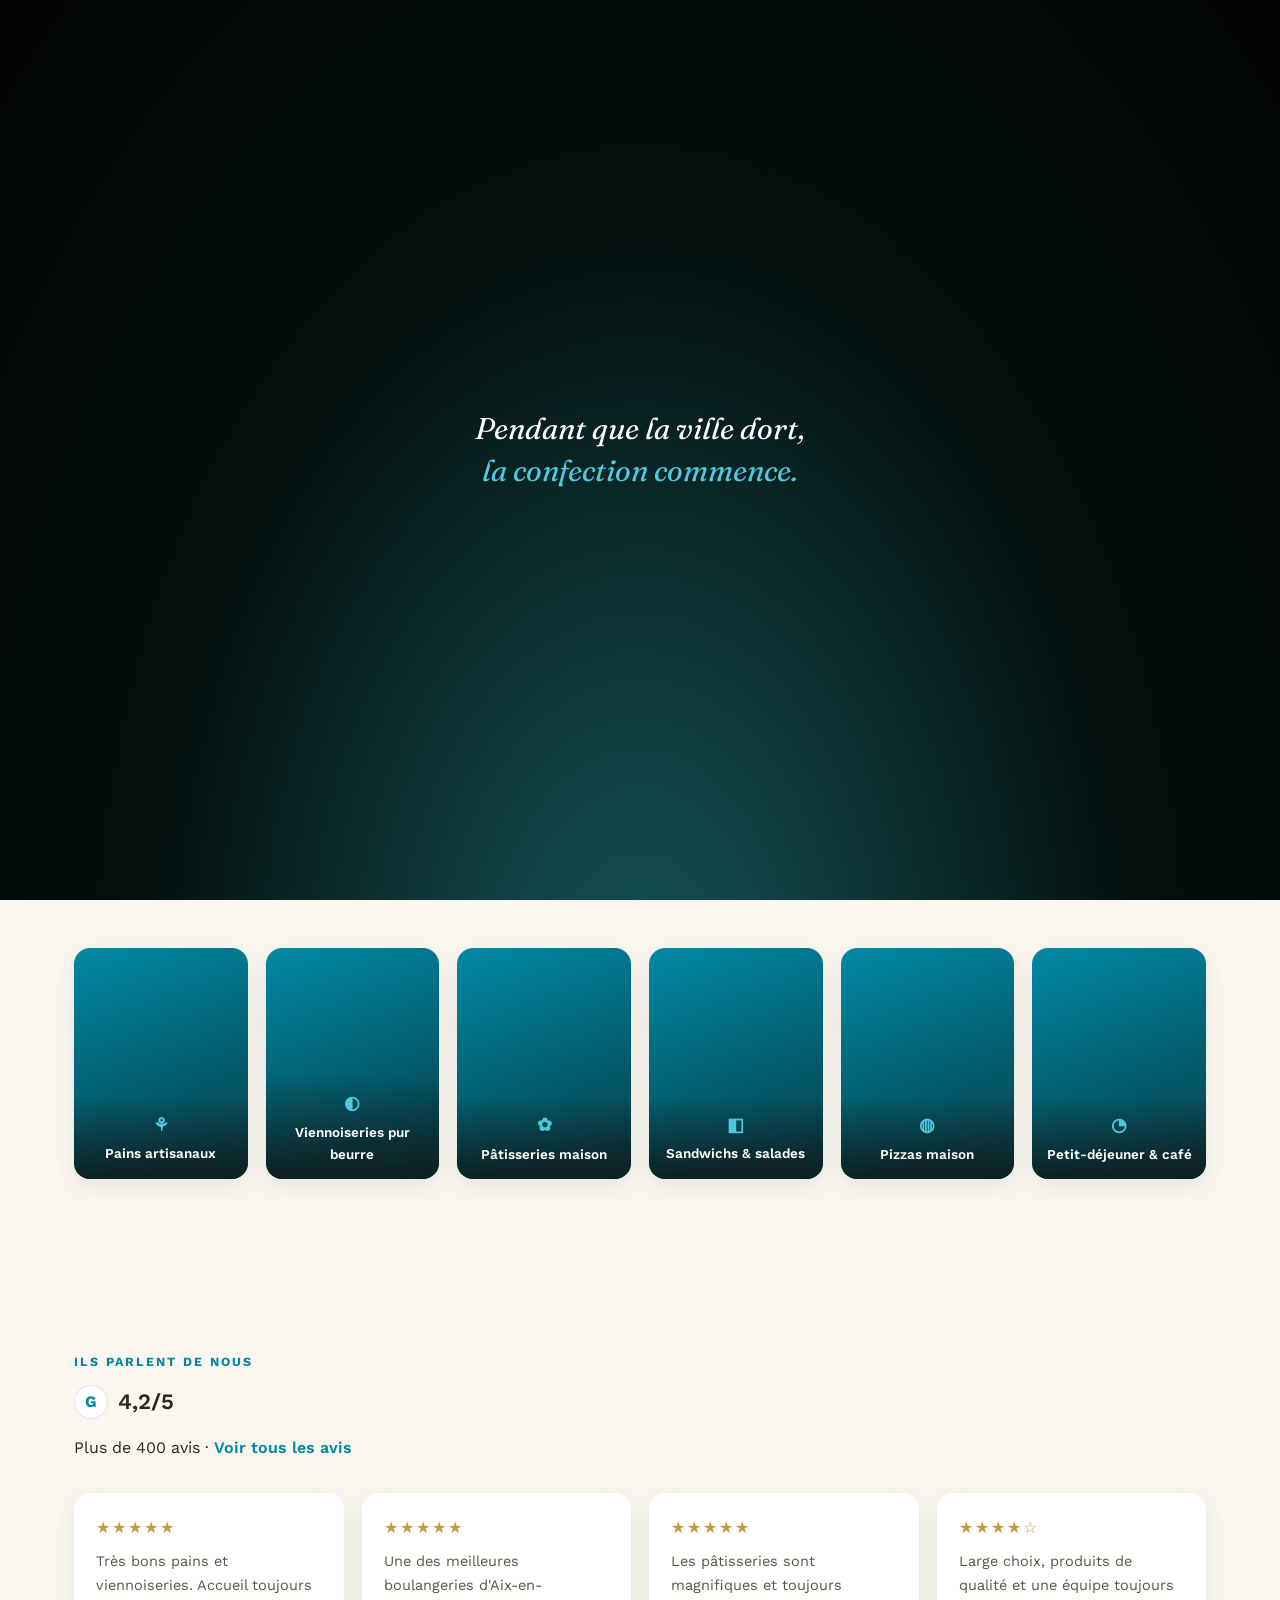
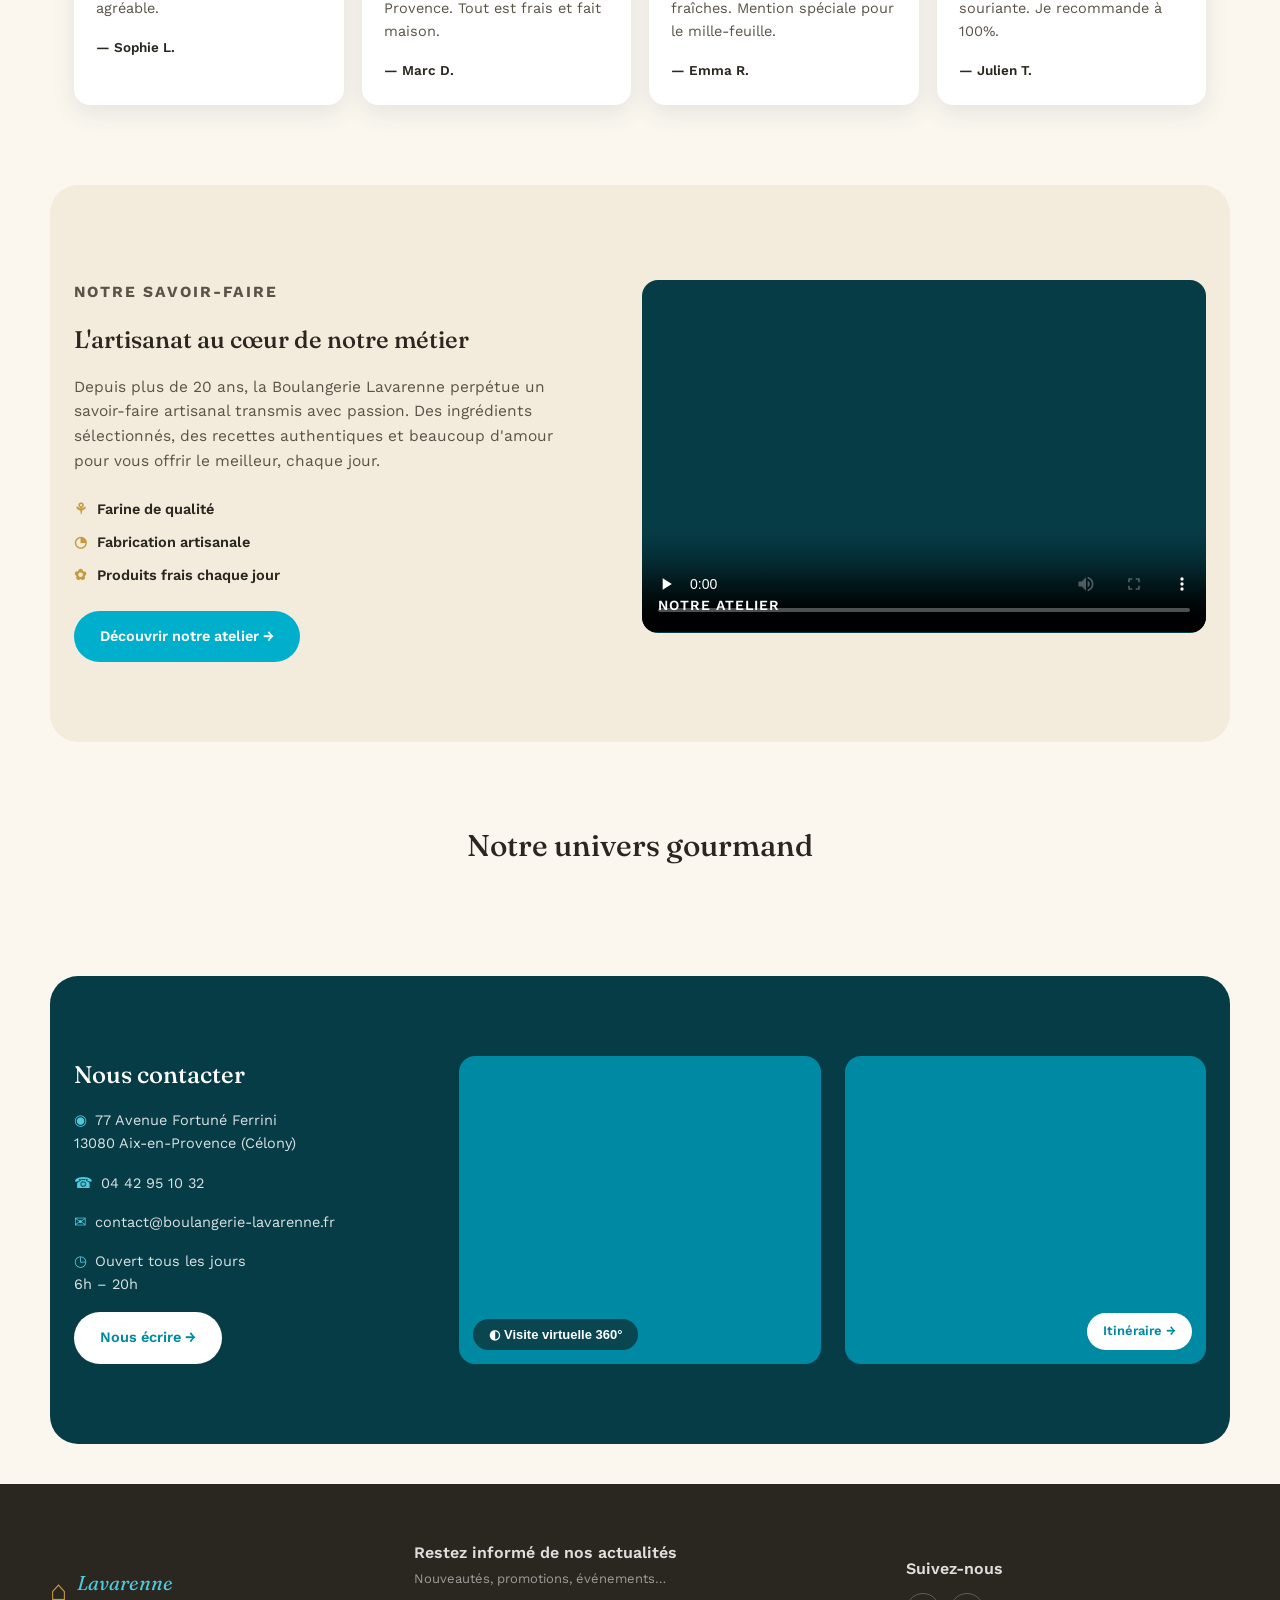
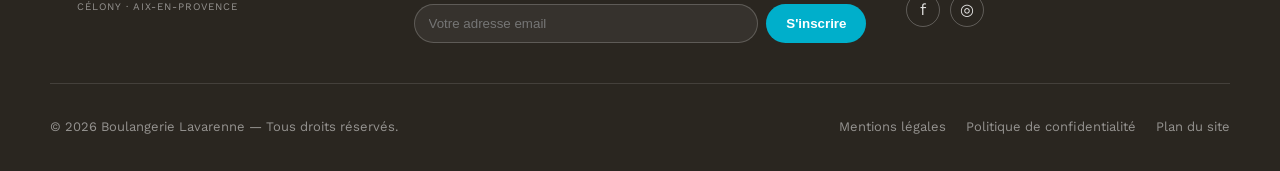
==== index.html @ 1f7eb89f "Add files via upload" ====
<!DOCTYPE html>
<html lang="fr">
<head>
<meta charset="UTF-8">
<meta name="viewport" content="width=device-width, initial-scale=1.0">
<title>Boulangerie Lavarenne — Célony, Aix-en-Provence</title>
<meta name="description" content="Boulangerie Lavarenne à Célony, Aix-en-Provence. Pains artisanaux, viennoiseries pur beurre, pâtisseries maison, sandwichs et pizzas, préparés chaque jour.">
<link rel="preconnect" href="https://fonts.googleapis.com">
<link rel="preconnect" href="https://fonts.gstatic.com" crossorigin>
<link href="https://fonts.googleapis.com/css2?family=Fraunces:ital,opsz,wght@0,9..144,400;0,9..144,500;0,9..144,600;1,9..144,500&family=Work+Sans:wght@400;500;600&display=swap" rel="stylesheet">
<link rel="stylesheet" href="style.css">
</head>
<body>

<!-- ===== ÉCRAN D'INTRODUCTION ===== -->
<div class="intro-splash" id="introSplash" aria-hidden="true">
  <p>Pendant que la ville dort,<br><em>la confection commence.</em></p>
</div>

<!-- ===== BARRE D'INFOS ===== -->
<div class="topbar">
  <div class="topbar-inner">
    <span><i class="icon">◐</i> Pain chaud toute la journée</span>
    <span><i class="icon">◷</i> Ouvert tous les jours 6h – 20h</span>
    <span class="hide-mobile"><i class="icon">▭</i> Grand parking gratuit</span>
  </div>
  <div class="topbar-social">
    <a href="#" aria-label="Facebook">f</a>
    <a href="#" aria-label="Instagram">◎</a>
  </div>
</div>

<!-- ===== EN-TÊTE ===== -->
<header class="site-header" id="site-header">
  <div class="header-inner">
    <a href="index.html" class="logo">
      <span class="logo-wheat">⌂</span>
      <span class="logo-text">
        <span class="logo-eyebrow">Boulangerie</span>
        <span class="logo-name">Lavarenne</span>
        <span class="logo-sub">Célony · Aix-en-Provence</span>
      </span>
    </a>
    <nav class="main-nav">
      <a href="index.html" class="active">Accueil</a>
      <a href="produits.html">Nos produits</a>
      <a href="index.html#maison">La maison</a>
      <a href="index.html#avis">Avis clients</a>
      <a href="index.html#actualites">Actualités</a>
      <a href="index.html#contact">Contact</a>
    </nav>
    <a href="tel:0442951032" class="phone-pill">04 42 95 10 32</a>
    <button class="burger" id="burger" aria-label="Ouvrir le menu">☰</button>
  </div>
</header>

<!-- ===== HERO ===== -->
<section class="hero">
  <div class="hero-media">
    <!-- PHOTO À REMPLACER : gros plan de vos mains façonnant un pain, four ou pétrin en fond -->
    <img src="hero-boulanger.jpg" alt="Le boulanger de Lavarenne façonnant un pain artisanal" onerror="this.style.display='none'">
    <div class="hero-overlay"></div>
  </div>
  <div class="hero-content">
    <p class="eyebrow">Boulangerie artisanale · Célony</p>
    <h1>Le goût de la tradition,<br><em>la passion du savoir-faire.</em></h1>
    <p class="hero-text">Pains artisanaux, viennoiseries dorées, pâtisseries maison et restauration gourmande, préparés chaque jour avec des ingrédients sélectionnés et beaucoup d'amour.</p>
    <div class="hero-actions">
      <a href="produits.html" class="btn btn-primary">Découvrir nos produits →</a>
      <a href="#histoire" class="btn btn-outline">Notre histoire →</a>
    </div>
  </div>
  <div class="hero-scroll" aria-hidden="true">⌄</div>
</section>

<!-- ===== NOS SPÉCIALITÉS ===== -->
<section class="section specialites">
  <h2 class="section-title">Nos spécialités</h2>
  <div class="divider" aria-hidden="true">— ⚘ —</div>
  <div class="specialites-grid">
    <a href="produits.html#pains" class="specialite-card">
      <img src="chat-pains.jpg" alt="Pains artisanaux" onerror="this.parentElement.classList.add('img-fallback')">
      <div class="specialite-label"><span class="icon">⚘</span>Pains artisanaux</div>
    </a>
    <a href="produits.html#viennoiseries" class="specialite-card">
      <img src="cat-viennoiseries.jpg" alt="Viennoiseries pur beurre" onerror="this.parentElement.classList.add('img-fallback')">
      <div class="specialite-label"><span class="icon">◐</span>Viennoiseries pur beurre</div>
    </a>
    <a href="produits.html#patisseries" class="specialite-card">
      <img src="cat-patisseries.jpg" alt="Pâtisseries maison" onerror="this.parentElement.classList.add('img-fallback')">
      <div class="specialite-label"><span class="icon">✿</span>Pâtisseries maison</div>
    </a>
    <a href="produits.html#sandwichs" class="specialite-card">
      <img src="cat-sandwichs.jpg" alt="Sandwichs et salades" onerror="this.parentElement.classList.add('img-fallback')">
      <div class="specialite-label"><span class="icon">◧</span>Sandwichs &amp; salades</div>
    </a>
    <a href="produits.html#pizzas" class="specialite-card">
      <img src="cat-pizzas.jpg" alt="Pizzas maison" onerror="this.parentElement.classList.add('img-fallback')">
      <div class="specialite-label"><span class="icon">◍</span>Pizzas maison</div>
    </a>
    <a href="produits.html#petitdejeuner" class="specialite-card">
      <img src="cat-petitdej.jpg" alt="Petit-déjeuner et café" onerror="this.parentElement.classList.add('img-fallback')">
      <div class="specialite-label"><span class="icon">◔</span>Petit-déjeuner &amp; café</div>
    </a>
  </div>
</section>

<!-- ===== AVIS CLIENTS ===== -->
<section class="section avis" id="avis">
  <div class="avis-header">
    <div>
      <p class="eyebrow">Ils parlent de nous</p>
      <div class="google-score">
        <span class="google-g">G</span>
        <span class="score">4,2/5</span>
      </div>
      <p class="avis-count">Plus de 400 avis · <a href="#">Voir tous les avis</a></p>
    </div>
  </div>
  <div class="avis-grid">
    <blockquote class="avis-card">
      <div class="stars">★★★★★</div>
      <p>Très bons pains et viennoiseries. Accueil toujours agréable.</p>
      <cite>— Sophie L.</cite>
    </blockquote>
    <blockquote class="avis-card">
      <div class="stars">★★★★★</div>
      <p>Une des meilleures boulangeries d'Aix-en-Provence. Tout est frais et fait maison.</p>
      <cite>— Marc D.</cite>
    </blockquote>
    <blockquote class="avis-card">
      <div class="stars">★★★★★</div>
      <p>Les pâtisseries sont magnifiques et toujours fraîches. Mention spéciale pour le mille-feuille.</p>
      <cite>— Emma R.</cite>
    </blockquote>
    <blockquote class="avis-card">
      <div class="stars">★★★★☆</div>
      <p>Large choix, produits de qualité et une équipe toujours souriante. Je recommande à 100%.</p>
      <cite>— Julien T.</cite>
    </blockquote>
  </div>
</section>

<!-- ===== NOTRE SAVOIR-FAIRE ===== -->
<section class="section savoir-faire" id="histoire">
  <div class="savoir-faire-grid">
    <div class="savoir-faire-text">
      <p class="eyebrow">Notre savoir-faire</p>
      <h2>L'artisanat au cœur de notre métier</h2>
      <p>Depuis plus de 20 ans, la Boulangerie Lavarenne perpétue un savoir-faire artisanal transmis avec passion. Des ingrédients sélectionnés, des recettes authentiques et beaucoup d'amour pour vous offrir le meilleur, chaque jour.</p>
      <ul class="valeurs-list">
        <li><span class="icon">⚘</span>Farine de qualité</li>
        <li><span class="icon">◔</span>Fabrication artisanale</li>
        <li><span class="icon">✿</span>Produits frais chaque jour</li>
      </ul>
      <a href="produits.html" class="btn btn-primary">Découvrir notre atelier →</a>
    </div>
    <div class="savoir-faire-media">
      <div class="video-block">
        <video controls poster="atelier-vidéo-couverture.jpg" preload="none">
          <source src="atelier-vidéo.mp4" type="video/mp4">
        </video>
        <span class="video-caption">Notre atelier</span>
      </div>
      <div class="mini-gallery">
        <img src="gallery-1.jpg" alt="Croissants sortis du four" onerror="this.parentElement.style.display='none'">
        <img src="gallery-2.jpg" alt="Fraisier maison" onerror="this.parentElement.style.display='none'">
        <img src="gallery-3.jpg" alt="Façonnage de la pâte" onerror="this.parentElement.style.display='none'">
      </div>
    </div>
  </div>
</section>

<!-- ===== NOTRE UNIVERS GOURMAND ===== -->
<section class="section univers" id="maison">
  <h2 class="section-title">Notre univers gourmand</h2>
  <div class="univers-strip">
    <img src="Univers-1.jpg" alt="Vitrine de pains artisanaux" onerror="this.style.display='none'">
    <img src="Univers-2.jpg" alt="Vitrine de pains artisanaux" onerror="this.style.display='none'">
    <img src="Univers-3.jpg" alt="Vitrine de pains artisanaux" onerror="this.style.display='none'">
    <img src="chat-pains.jpg" alt="Pains artisanaux Lavarenne" onerror="this.style.display='none'">
  </div>
</section>

<!-- ===== CONTACT ===== -->
<section class="section contact" id="contact">
  <div class="contact-grid">
    <div class="contact-info">
      <h2>Nous contacter</h2>
      <p><span class="icon">◉</span>77 Avenue Fortuné Ferrini<br>13080 Aix-en-Provence (Célony)</p>
      <p><span class="icon">☎</span><a href="tel:0442951032">04 42 95 10 32</a></p>
      <p><span class="icon">✉</span><a href="mailto:contact@boulangerie-lavarenne.fr">contact@boulangerie-lavarenne.fr</a></p>
      <p><span class="icon">◷</span>Ouvert tous les jours<br>6h – 20h</p>
      <a href="mailto:contact@boulangerie-lavarenne.fr" class="btn btn-light">Nous écrire →</a>
    </div>
    <div class="contact-photo">
      <!-- PHOTO À REMPLACER : façade de la boutique -->
      <img src="facade.jpg" alt="Façade de la Boulangerie Lavarenne" onerror="this.style.display='none'">
      <button class="visite-btn">◐ Visite virtuelle 360°</button>
    </div>
    <div class="contact-map">
      <iframe title="Carte Boulangerie Lavarenne" src="https://www.google.com/maps?q=43.5097897,5.4416153&z=16&output=embed" loading="lazy" referrerpolicy="no-referrer-when-downgrade"></iframe>
      <a class="itineraire-btn" href="https://www.google.com/maps/dir/?api=1&destination=43.5097897,5.4416153" target="_blank" rel="noopener">Itinéraire →</a>
    </div>
  </div>
</section>

<!-- ===== PIED DE PAGE ===== -->
<footer class="site-footer">
  <div class="footer-inner">
    <div class="footer-brand">
      <span class="logo-wheat">⌂</span>
      <div>
        <div class="logo-name">Lavarenne</div>
        <div class="logo-sub">Célony · Aix-en-Provence</div>
      </div>
    </div>
    <form class="newsletter" onsubmit="return false;">
      <p>Restez informé de nos actualités</p>
      <p class="footer-fine">Nouveautés, promotions, événements…</p>
      <div class="newsletter-row">
        <input type="email" placeholder="Votre adresse email" required>
        <button type="submit">S'inscrire</button>
      </div>
    </form>
    <div class="footer-social">
      <p>Suivez-nous</p>
      <div class="social-icons">
        <a href="#" aria-label="Facebook">f</a>
        <a href="#" aria-label="Instagram">◎</a>
      </div>
    </div>
  </div>
  <div class="footer-bottom">
    <p>© 2026 Boulangerie Lavarenne — Tous droits réservés.</p>
    <div class="footer-links">
      <a href="#">Mentions légales</a>
      <a href="#">Politique de confidentialité</a>
      <a href="#">Plan du site</a>
    </div>
  </div>
</footer>

<script src="script.js"></script>
</body>
</html>
---- style.css ----
/* ===== TOKENS ===== */
:root{
  --turquoise-900:#063C46;
  --turquoise-700:#0089A3;
  --turquoise-600:#00AFCB;
  --turquoise-400:#4FC9DE;
  --turquoise-100:#D6F3F7;
  --cream-50:#FBF7EF;
  --cream-100:#F3EBDB;
  --charcoal:#2A2620;
  --charcoal-soft:#5A5348;
  --gold:#C79A3E;
  --white:#FFFFFF;
  --radius-sm:8px;
  --radius-md:16px;
  --radius-lg:28px;
  --font-display:'Fraunces', serif;
  --font-body:'Work Sans', sans-serif;
  --shadow-card:0 8px 24px rgba(15,58,64,0.10);
  --max-width:1180px;
}

*{box-sizing:border-box;}
html{scroll-behavior:smooth;}
body.intro-active{overflow:hidden;}

/* ===== ÉCRAN D'INTRODUCTION ===== */
.intro-splash{
  position:fixed;inset:0;z-index:300;
  background:radial-gradient(ellipse at 50% 120%, #04100E 0%, #000000 65%);
  display:flex;align-items:center;justify-content:center;
  transition:opacity 1.1s ease;
  animation:intro-dawn 4.5s ease forwards;
}
@keyframes intro-dawn{
  0%{background:radial-gradient(ellipse at 50% 130%, #060606 0%, #000000 60%);}
  55%{background:radial-gradient(ellipse at 50% 120%, #0A2A2C 0%, #010403 65%);}
  100%{background:radial-gradient(ellipse at 50% 110%, #1B6B73 -20%, #04100E 55%, #010302 100%);}
}
.intro-splash.intro-lighten{background:radial-gradient(ellipse at 50% 110%, #1B6B73 -20%, #04100E 55%, #010302 100%);}
.intro-splash.intro-hide{opacity:0;pointer-events:none;}
.intro-splash p{
  margin:0;padding:0 28px;text-align:center;color:var(--white);
  font-family:var(--font-display);font-style:italic;
  font-size:clamp(20px,4vw,30px);line-height:1.4;
  opacity:0;transition:opacity 1.6s ease, transform 1.6s ease;
  transform:translateY(10px);
}
.intro-splash p.show{opacity:1;transform:translateY(0);}
.intro-splash p em{color:var(--turquoise-400);font-style:italic;}
body{
  margin:0;
  font-family:var(--font-body);
  color:var(--charcoal);
  background:var(--cream-50);
  line-height:1.6;
}
img{max-width:100%;display:block;}
a{color:inherit;text-decoration:none;}
h1,h2,h3{font-family:var(--font-display);font-weight:500;margin:0 0 0.6em;color:var(--charcoal);}
.icon{font-style:normal;}

/* ===== TOPBAR ===== */
.topbar{
  background:var(--turquoise-900);
  color:var(--turquoise-100);
  font-size:13px;
  display:flex;
  justify-content:space-between;
  align-items:center;
  padding:8px 24px;
}
.topbar-inner{display:flex;gap:28px;flex-wrap:wrap;}
.topbar-social{display:flex;gap:14px;}
.topbar-social a{width:24px;height:24px;border-radius:50%;border:1px solid var(--turquoise-400);display:flex;align-items:center;justify-content:center;font-size:12px;}
@media(max-width:720px){ .hide-mobile{display:none;} .topbar-inner{gap:16px;} }

/* ===== HEADER ===== */
.site-header{
  background:var(--white);
  border-bottom:1px solid rgba(15,58,64,0.08);
  position:sticky;
  top:0;
  z-index:50;
}
.header-inner{
  max-width:var(--max-width);
  margin:0 auto;
  padding:14px 24px;
  display:flex;
  align-items:center;
  gap:32px;
}
.logo{display:flex;align-items:center;gap:10px;margin-right:auto;}
.logo-wheat{font-size:28px;color:var(--gold);}
.logo-text{display:flex;flex-direction:column;line-height:1.15;}
.logo-eyebrow{font-size:11px;letter-spacing:1.5px;text-transform:uppercase;color:var(--charcoal-soft);}
.logo-name{font-family:var(--font-display);font-size:24px;color:var(--turquoise-700);font-style:italic;}
.logo-sub{font-size:10px;letter-spacing:1px;text-transform:uppercase;color:var(--charcoal-soft);}
.main-nav{display:flex;gap:26px;font-size:14.5px;font-weight:500;}
.main-nav a{padding:6px 0;border-bottom:2px solid transparent;}
.main-nav a:hover,.main-nav a.active{color:var(--turquoise-700);border-color:var(--turquoise-700);}
.phone-pill{background:var(--turquoise-700);color:var(--white);padding:10px 20px;border-radius:999px;font-weight:500;font-size:14px;white-space:nowrap;}
.phone-pill:hover{background:var(--turquoise-900);}
.burger{display:none;background:none;border:none;font-size:22px;cursor:pointer;}
@media(max-width:900px){
  .main-nav{display:none;}
  .burger{display:block;}
}

/* ===== HERO ===== */
.hero{position:relative;min-height:620px;display:flex;align-items:center;overflow:hidden;color:var(--white);}
.hero-media{position:absolute;inset:0;background:var(--turquoise-900);}
.hero-media img{width:100%;height:100%;object-fit:cover;opacity:0.85;}
.hero-overlay{position:absolute;inset:0;background:linear-gradient(90deg, rgba(15,25,25,0.82) 0%, rgba(15,25,25,0.55) 45%, rgba(15,25,25,0.25) 100%);}
.hero-content{position:relative;max-width:var(--max-width);margin:0 auto;padding:80px 24px;width:100%;}
.hero .eyebrow{color:var(--turquoise-100);text-transform:uppercase;letter-spacing:2px;font-size:13px;font-weight:600;margin-bottom:14px;}
.hero h1{font-size:46px;line-height:1.15;max-width:640px;margin-bottom:20px;color:var(--white);}
.hero h1 em{color:var(--turquoise-400);font-style:italic;}
.hero-text{max-width:480px;font-size:16px;color:rgba(255,255,255,0.85);margin-bottom:32px;}
.hero-actions{display:flex;gap:16px;flex-wrap:wrap;}
.btn{display:inline-flex;align-items:center;gap:8px;padding:14px 26px;border-radius:999px;font-weight:600;font-size:14.5px;transition:transform .15s ease, background .15s ease;}
.btn:hover{transform:translateY(-1px);}
.btn-primary{background:var(--turquoise-600);color:var(--white);}
.btn-primary:hover{background:var(--turquoise-700);}
.btn-outline{border:1.5px solid rgba(255,255,255,0.6);color:var(--white);}
.btn-outline:hover{background:rgba(255,255,255,0.12);}
.btn-light{background:var(--white);color:var(--turquoise-700);}
.hero-scroll{position:absolute;bottom:22px;left:50%;transform:translateX(-50%);font-size:22px;color:rgba(255,255,255,0.7);animation:bounce 2s infinite;}
@keyframes bounce{0%,100%{transform:translate(-50%,0);}50%{transform:translate(-50%,8px);}}
@media(max-width:720px){ .hero h1{font-size:32px;} .hero-content{padding:60px 20px;} }

/* ===== SECTIONS GÉNÉRIQUES ===== */
.section{padding:80px 24px;max-width:var(--max-width);margin:0 auto;}
.section-title{text-align:center;font-size:30px;}
.divider{text-align:center;color:var(--gold);letter-spacing:4px;margin-bottom:40px;font-size:13px;}

/* ===== SPÉCIALITÉS ===== */
.specialites-grid{display:grid;grid-template-columns:repeat(6,1fr);gap:18px;}
.specialite-card{position:relative;border-radius:var(--radius-md);overflow:hidden;aspect-ratio:3/4;box-shadow:var(--shadow-card);background:var(--turquoise-900);}
.specialite-card img{width:100%;height:100%;object-fit:cover;transition:transform .4s ease;}
.specialite-card:hover img{transform:scale(1.06);}
.specialite-card.img-fallback{background:linear-gradient(160deg,var(--turquoise-700),var(--turquoise-900));}
.specialite-card.img-fallback img{display:none;}
.specialite-label{position:absolute;left:0;right:0;bottom:0;padding:14px 10px;background:linear-gradient(0deg, rgba(15,25,25,0.85), transparent);color:var(--white);font-size:13.5px;font-weight:600;display:flex;flex-direction:column;align-items:center;gap:4px;text-align:center;}
.specialite-label .icon{font-size:18px;color:var(--turquoise-400);}
@media(max-width:900px){ .specialites-grid{grid-template-columns:repeat(3,1fr);} }
@media(max-width:520px){ .specialites-grid{grid-template-columns:repeat(2,1fr);} }

/* ===== AVIS ===== */
.avis-header{margin-bottom:32px;}
.google-score{display:flex;align-items:center;gap:10px;margin:8px 0;}
.google-g{width:34px;height:34px;border-radius:50%;background:var(--white);border:1px solid rgba(0,0,0,0.1);display:flex;align-items:center;justify-content:center;font-weight:700;color:var(--turquoise-700);}
.score{font-size:22px;font-weight:600;}
.avis-count a{color:var(--turquoise-700);font-weight:600;}
.avis-grid{display:grid;grid-template-columns:repeat(4,1fr);gap:18px;}
.avis-card{background:var(--white);border-radius:var(--radius-md);padding:22px;box-shadow:var(--shadow-card);margin:0;}
.avis-card .stars{color:var(--gold);letter-spacing:2px;margin-bottom:10px;}
.avis-card p{font-size:14.5px;color:var(--charcoal-soft);margin:0 0 14px;}
.avis-card cite{font-style:normal;font-weight:600;font-size:13.5px;}
@media(max-width:900px){ .avis-grid{grid-template-columns:repeat(2,1fr);} }
@media(max-width:560px){ .avis-grid{grid-template-columns:1fr;} }

/* ===== SAVOIR-FAIRE ===== */
.savoir-faire{background:var(--cream-100);border-radius:var(--radius-lg);}
.savoir-faire-grid{display:grid;grid-template-columns:1fr 1.1fr;gap:56px;align-items:center;}
.savoir-faire-text p{color:var(--charcoal-soft);font-size:15.5px;}
.eyebrow{color:var(--turquoise-700);text-transform:uppercase;letter-spacing:2px;font-size:12.5px;font-weight:700;}
.valeurs-list{list-style:none;padding:0;margin:24px 0;display:flex;flex-direction:column;gap:10px;font-weight:600;font-size:14.5px;}
.valeurs-list .icon{color:var(--gold);margin-right:10px;}
.video-block{position:relative;border-radius:var(--radius-md);overflow:hidden;aspect-ratio:16/10;background:var(--turquoise-900);margin-bottom:14px;}
.video-block img{width:100%;height:100%;object-fit:cover;opacity:0.75;}
.video-block video{width:100%;height:100%;object-fit:cover;display:block;background:var(--turquoise-900);}
.play-btn{position:absolute;top:50%;left:50%;transform:translate(-50%,-50%);width:64px;height:64px;border-radius:50%;background:var(--white);border:none;font-size:22px;color:var(--turquoise-700);cursor:pointer;box-shadow:0 8px 20px rgba(0,0,0,0.25);}
.video-caption{position:absolute;bottom:16px;left:16px;color:var(--white);font-weight:600;font-size:14px;text-transform:uppercase;letter-spacing:1px;}
.mini-gallery{display:grid;grid-template-columns:repeat(3,1fr);gap:10px;}
.mini-gallery img{border-radius:var(--radius-sm);aspect-ratio:1/1;object-fit:cover;}
@media(max-width:900px){ .savoir-faire-grid{grid-template-columns:1fr;} }

/* ===== UNIVERS ===== */
.univers-strip{display:grid;grid-auto-flow:column;grid-auto-columns:180px;gap:12px;overflow-x:auto;padding-bottom:8px;}
.univers-strip img{border-radius:var(--radius-sm);height:180px;object-fit:cover;}

/* ===== CONTACT ===== */
.contact{background:var(--turquoise-900);border-radius:var(--radius-lg);color:var(--white);margin-bottom:40px;}
.contact-grid{display:grid;grid-template-columns:1fr 1fr 1fr;gap:24px;}
.contact-info h2{color:var(--white);}
.contact-info p{margin:0 0 16px;font-size:14.5px;color:rgba(255,255,255,0.85);}
.contact-info .icon{color:var(--turquoise-400);margin-right:8px;}
.contact-photo,.contact-map{position:relative;border-radius:var(--radius-md);overflow:hidden;min-height:220px;background:var(--turquoise-700);}
.contact-photo img{width:100%;height:100%;object-fit:cover;}
.visite-btn{position:absolute;bottom:14px;left:14px;background:rgba(15,25,25,0.6);color:var(--white);border:none;padding:8px 16px;border-radius:999px;font-size:13px;font-weight:600;cursor:pointer;}
.contact-map iframe{width:100%;height:220px;border:0;filter:grayscale(0.1);}
.itineraire-btn{position:absolute;bottom:14px;right:14px;background:var(--white);color:var(--turquoise-700);padding:8px 16px;border-radius:999px;font-size:13px;font-weight:600;}
@media(max-width:900px){ .contact-grid{grid-template-columns:1fr;} }

/* ===== FOOTER ===== */
.site-footer{background:var(--charcoal);color:rgba(255,255,255,0.85);padding:56px 24px 0;}
.footer-inner{max-width:var(--max-width);margin:0 auto;display:grid;grid-template-columns:1fr 1.4fr 1fr;gap:40px;padding-bottom:40px;border-bottom:1px solid rgba(255,255,255,0.12);}
.footer-brand{display:flex;align-items:center;gap:10px;}
.footer-brand .logo-name{color:var(--turquoise-400);font-family:var(--font-display);font-style:italic;font-size:20px;}
.footer-brand .logo-sub{font-size:10px;letter-spacing:1px;text-transform:uppercase;color:rgba(255,255,255,0.5);}
.newsletter p{margin:0 0 4px;font-weight:600;}
.footer-fine{font-size:13px;color:rgba(255,255,255,0.55)!important;font-weight:400!important;margin-bottom:14px!important;}
.newsletter-row{display:flex;gap:8px;}
.newsletter-row input{flex:1;padding:11px 14px;border-radius:999px;border:1px solid rgba(255,255,255,0.2);background:rgba(255,255,255,0.06);color:var(--white);}
.newsletter-row button{background:var(--turquoise-600);color:var(--white);border:none;padding:11px 20px;border-radius:999px;font-weight:600;cursor:pointer;}
.footer-social p{font-weight:600;margin-bottom:12px;}
.social-icons{display:flex;gap:10px;}
.social-icons a{width:34px;height:34px;border-radius:50%;border:1px solid rgba(255,255,255,0.25);display:flex;align-items:center;justify-content:center;}
.footer-bottom{max-width:var(--max-width);margin:0 auto;display:flex;justify-content:space-between;align-items:center;padding:20px 0;font-size:13px;color:rgba(255,255,255,0.5);flex-wrap:wrap;gap:10px;}
.footer-links{display:flex;gap:20px;}
@media(max-width:900px){ .footer-inner{grid-template-columns:1fr;} }
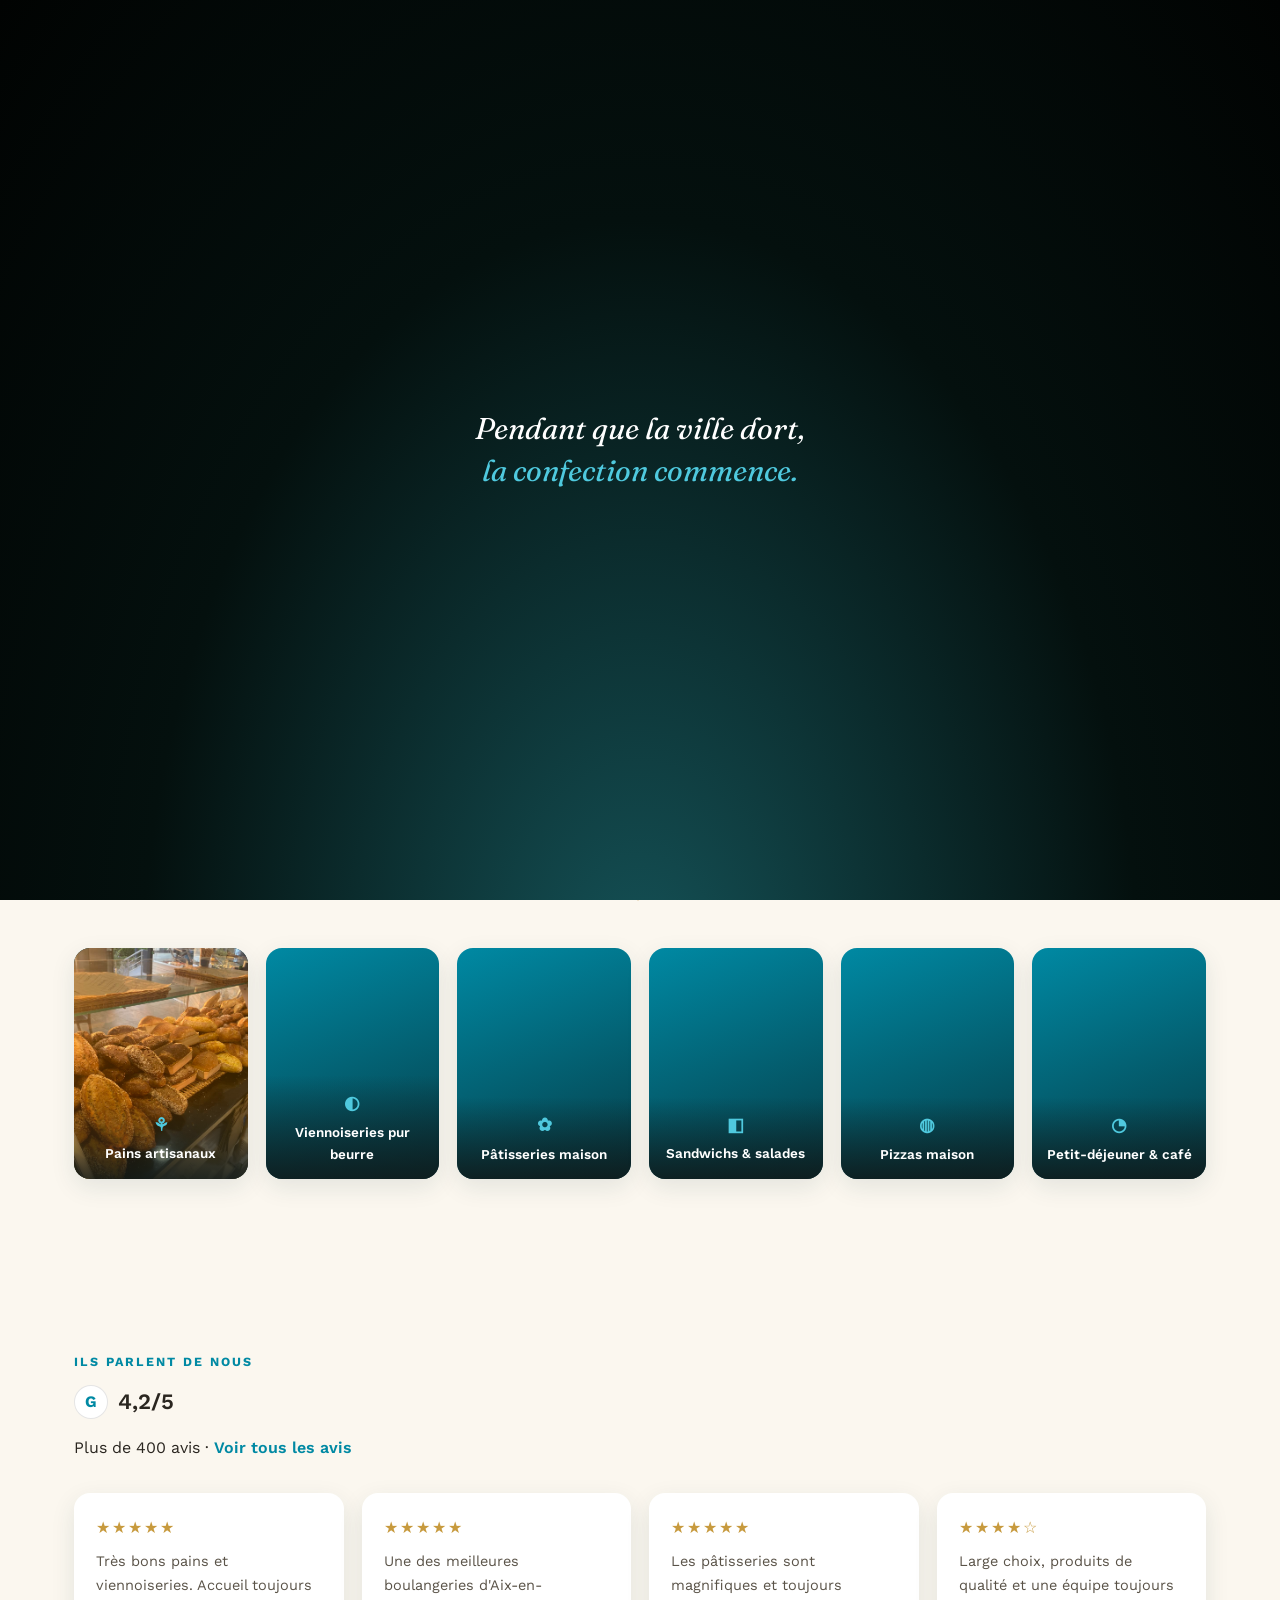
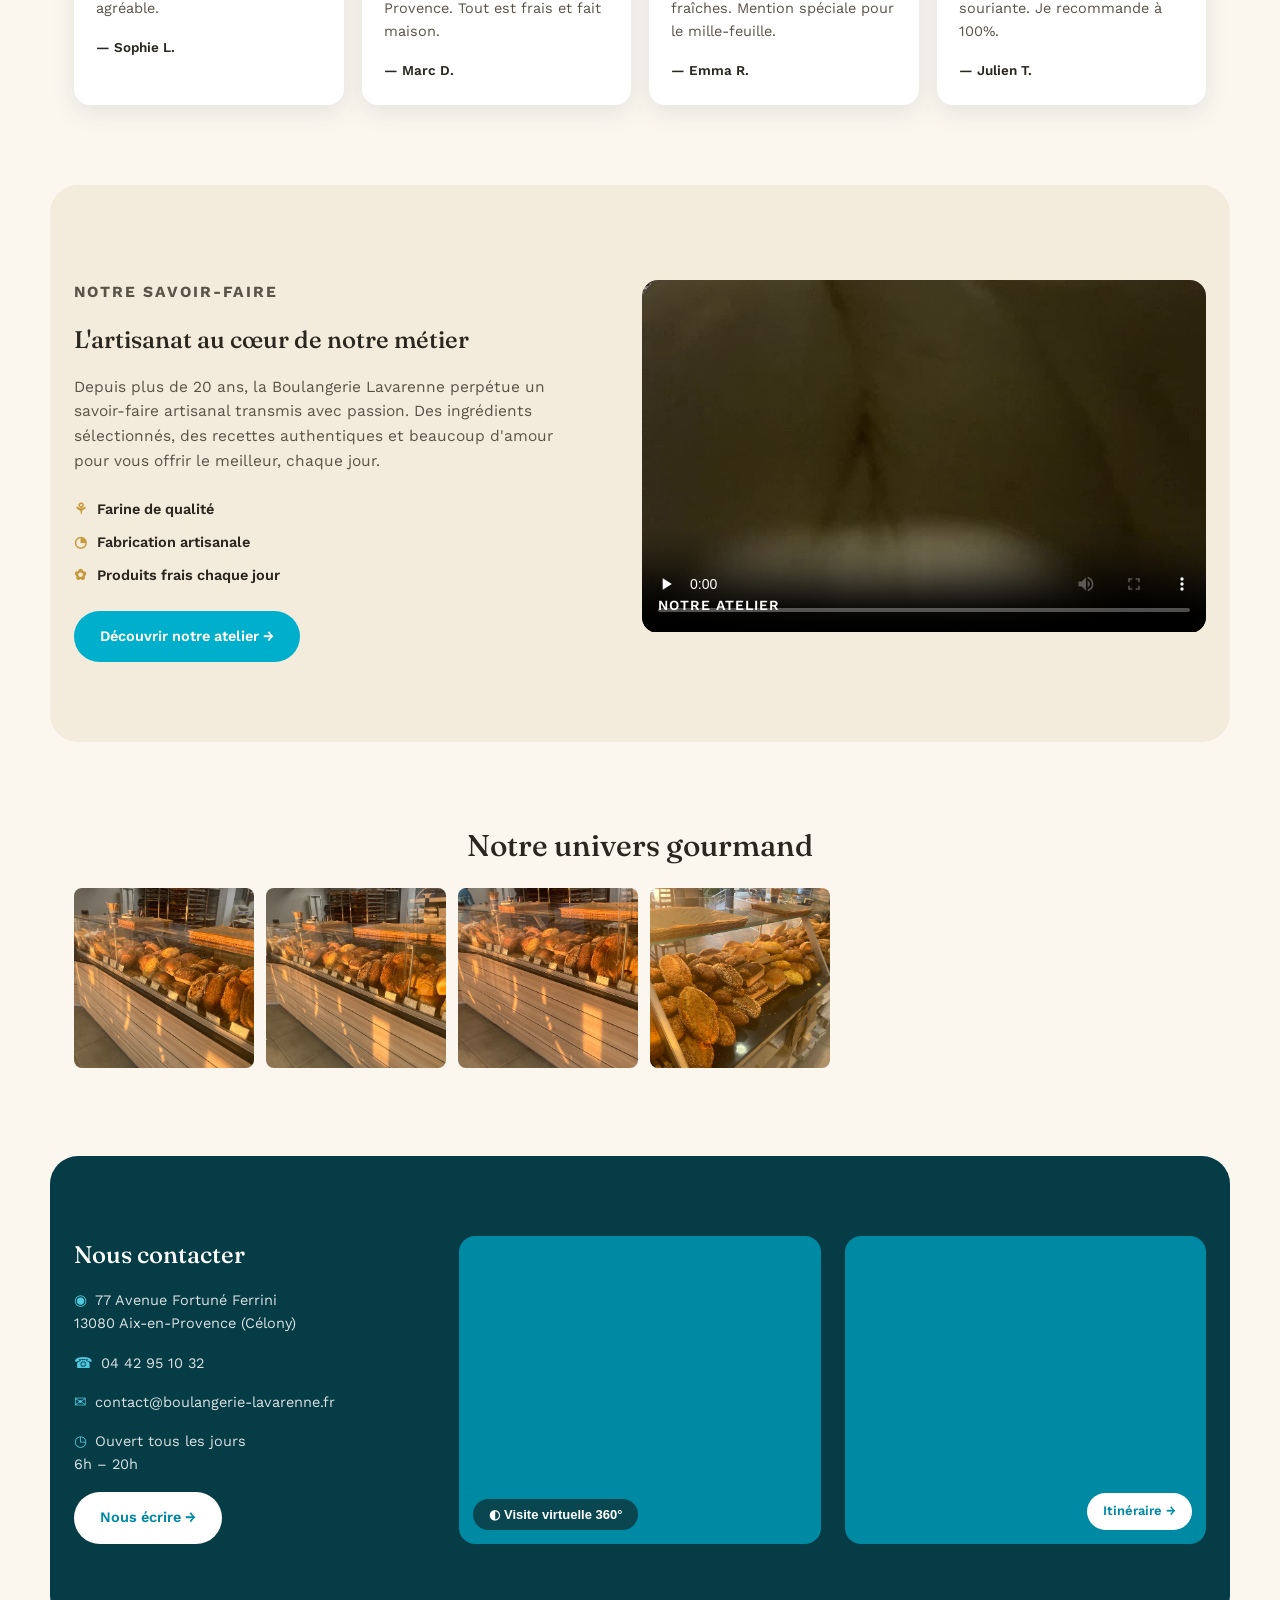
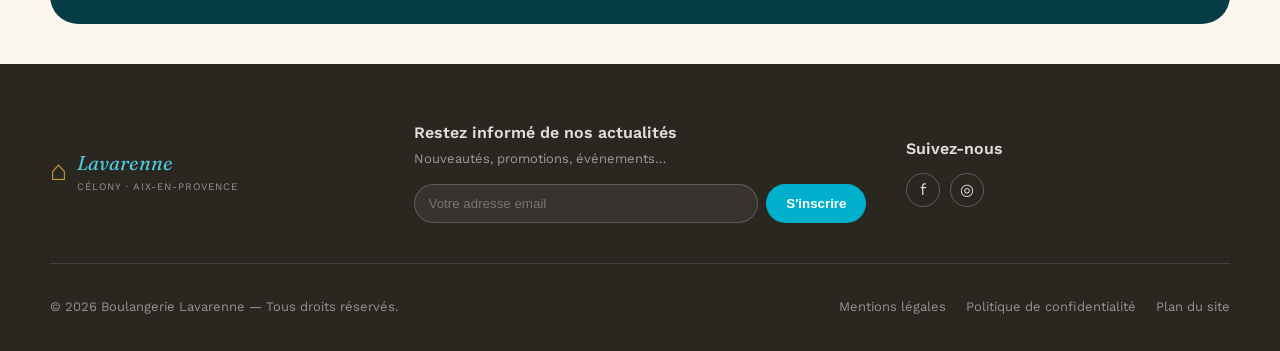
==== commit 08492fed: "Add files via upload" ====
--- a/index.html
+++ b/index.html
@@ -79,7 +79,7 @@
   <div class="divider" aria-hidden="true">— ⚘ —</div>
   <div class="specialites-grid">
     <a href="produits.html#pains" class="specialite-card">
-      <img src="chat-pains.jpg" alt="Pains artisanaux" onerror="this.parentElement.classList.add('img-fallback')">
+      <img src="cat-pains.jpg" alt="Pains artisanaux" onerror="this.parentElement.classList.add('img-fallback')">
       <div class="specialite-label"><span class="icon">⚘</span>Pains artisanaux</div>
     </a>
     <a href="produits.html#viennoiseries" class="specialite-card">
@@ -157,8 +157,8 @@
     </div>
     <div class="savoir-faire-media">
       <div class="video-block">
-        <video controls poster="atelier-vidéo-couverture.jpg" preload="none">
-          <source src="atelier-vidéo.mp4" type="video/mp4">
+        <video controls poster="atelier-video-cover.jpg" preload="none">
+          <source src="atelier-video.mp4" type="video/mp4">
         </video>
         <span class="video-caption">Notre atelier</span>
       </div>
@@ -175,10 +175,10 @@
 <section class="section univers" id="maison">
   <h2 class="section-title">Notre univers gourmand</h2>
   <div class="univers-strip">
-    <img src="Univers-1.jpg" alt="Vitrine de pains artisanaux" onerror="this.style.display='none'">
-    <img src="Univers-2.jpg" alt="Vitrine de pains artisanaux" onerror="this.style.display='none'">
-    <img src="Univers-3.jpg" alt="Vitrine de pains artisanaux" onerror="this.style.display='none'">
-    <img src="chat-pains.jpg" alt="Pains artisanaux Lavarenne" onerror="this.style.display='none'">
+    <img src="univers-1.jpg" alt="Vitrine de pains artisanaux" onerror="this.style.display='none'">
+    <img src="univers-2.jpg" alt="Vitrine de pains artisanaux" onerror="this.style.display='none'">
+    <img src="univers-3.jpg" alt="Vitrine de pains artisanaux" onerror="this.style.display='none'">
+    <img src="cat-pains.jpg" alt="Pains artisanaux Lavarenne" onerror="this.style.display='none'">
   </div>
 </section>
 
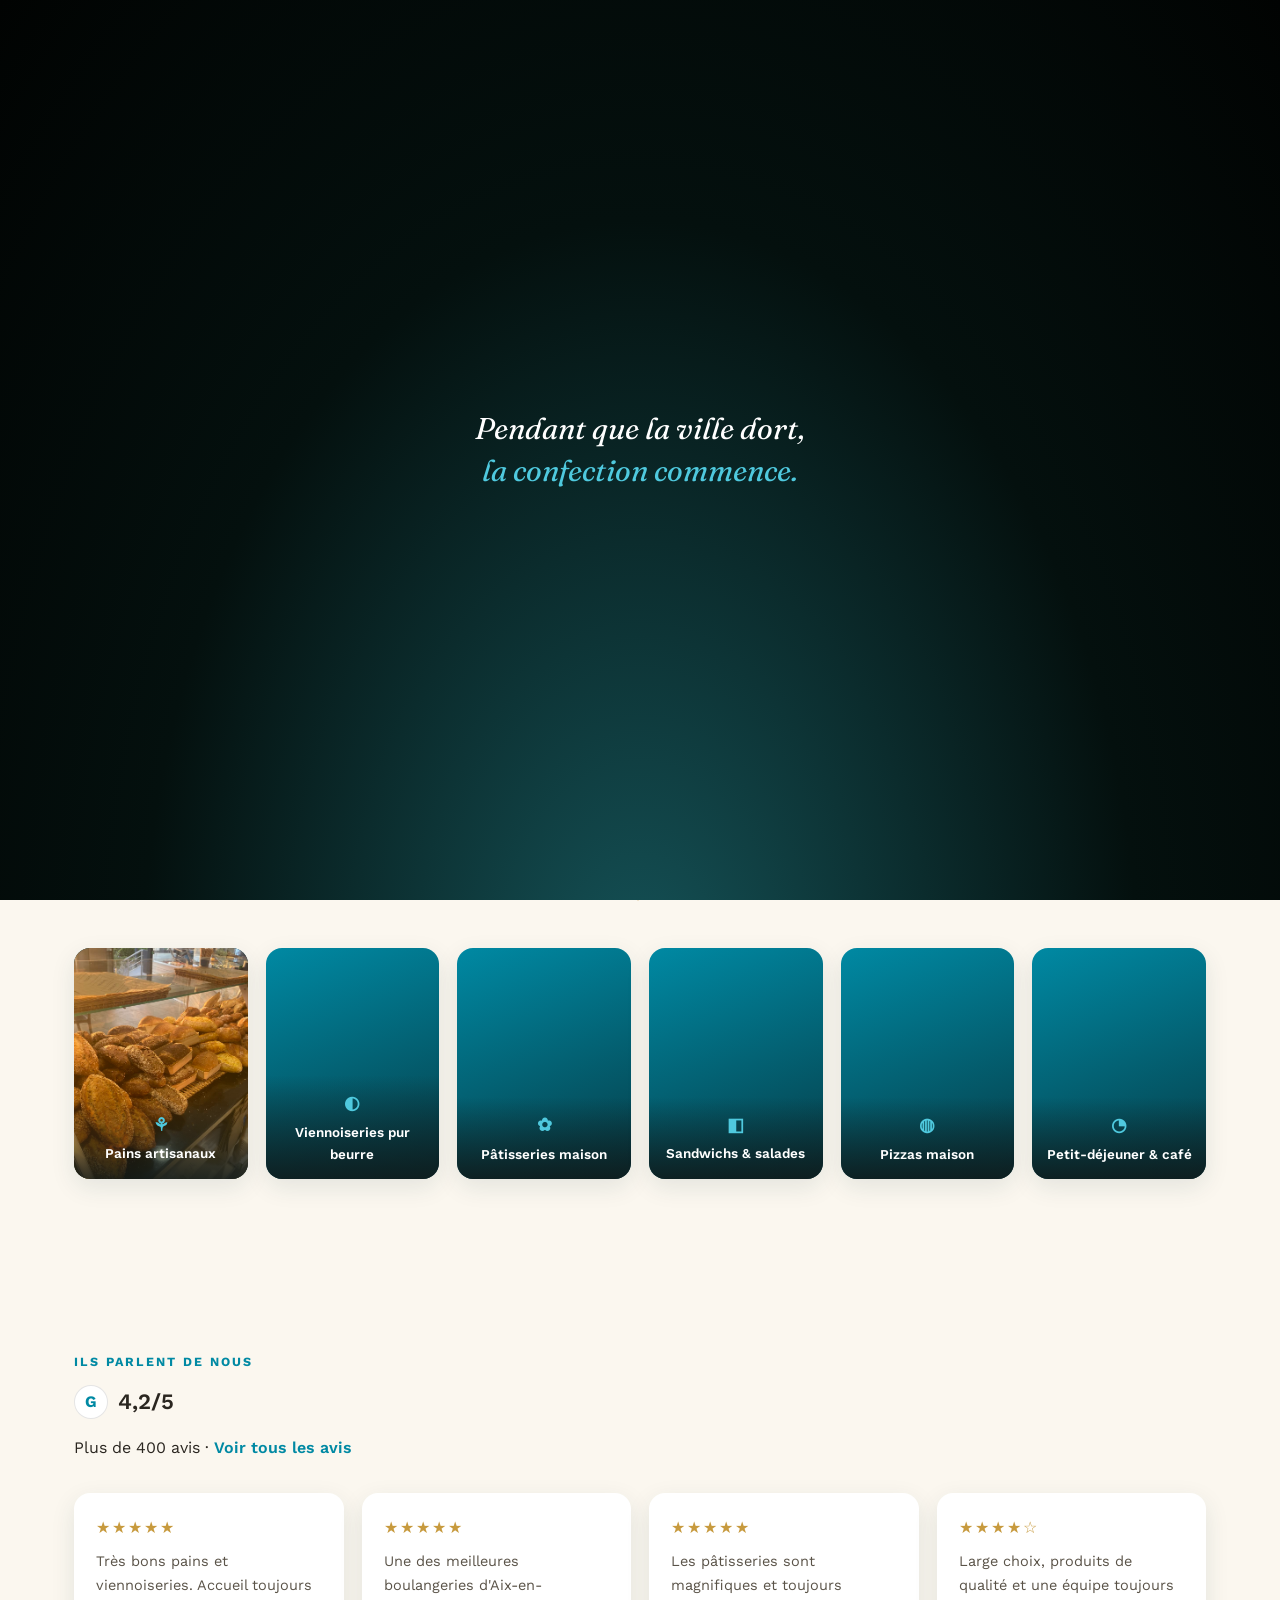
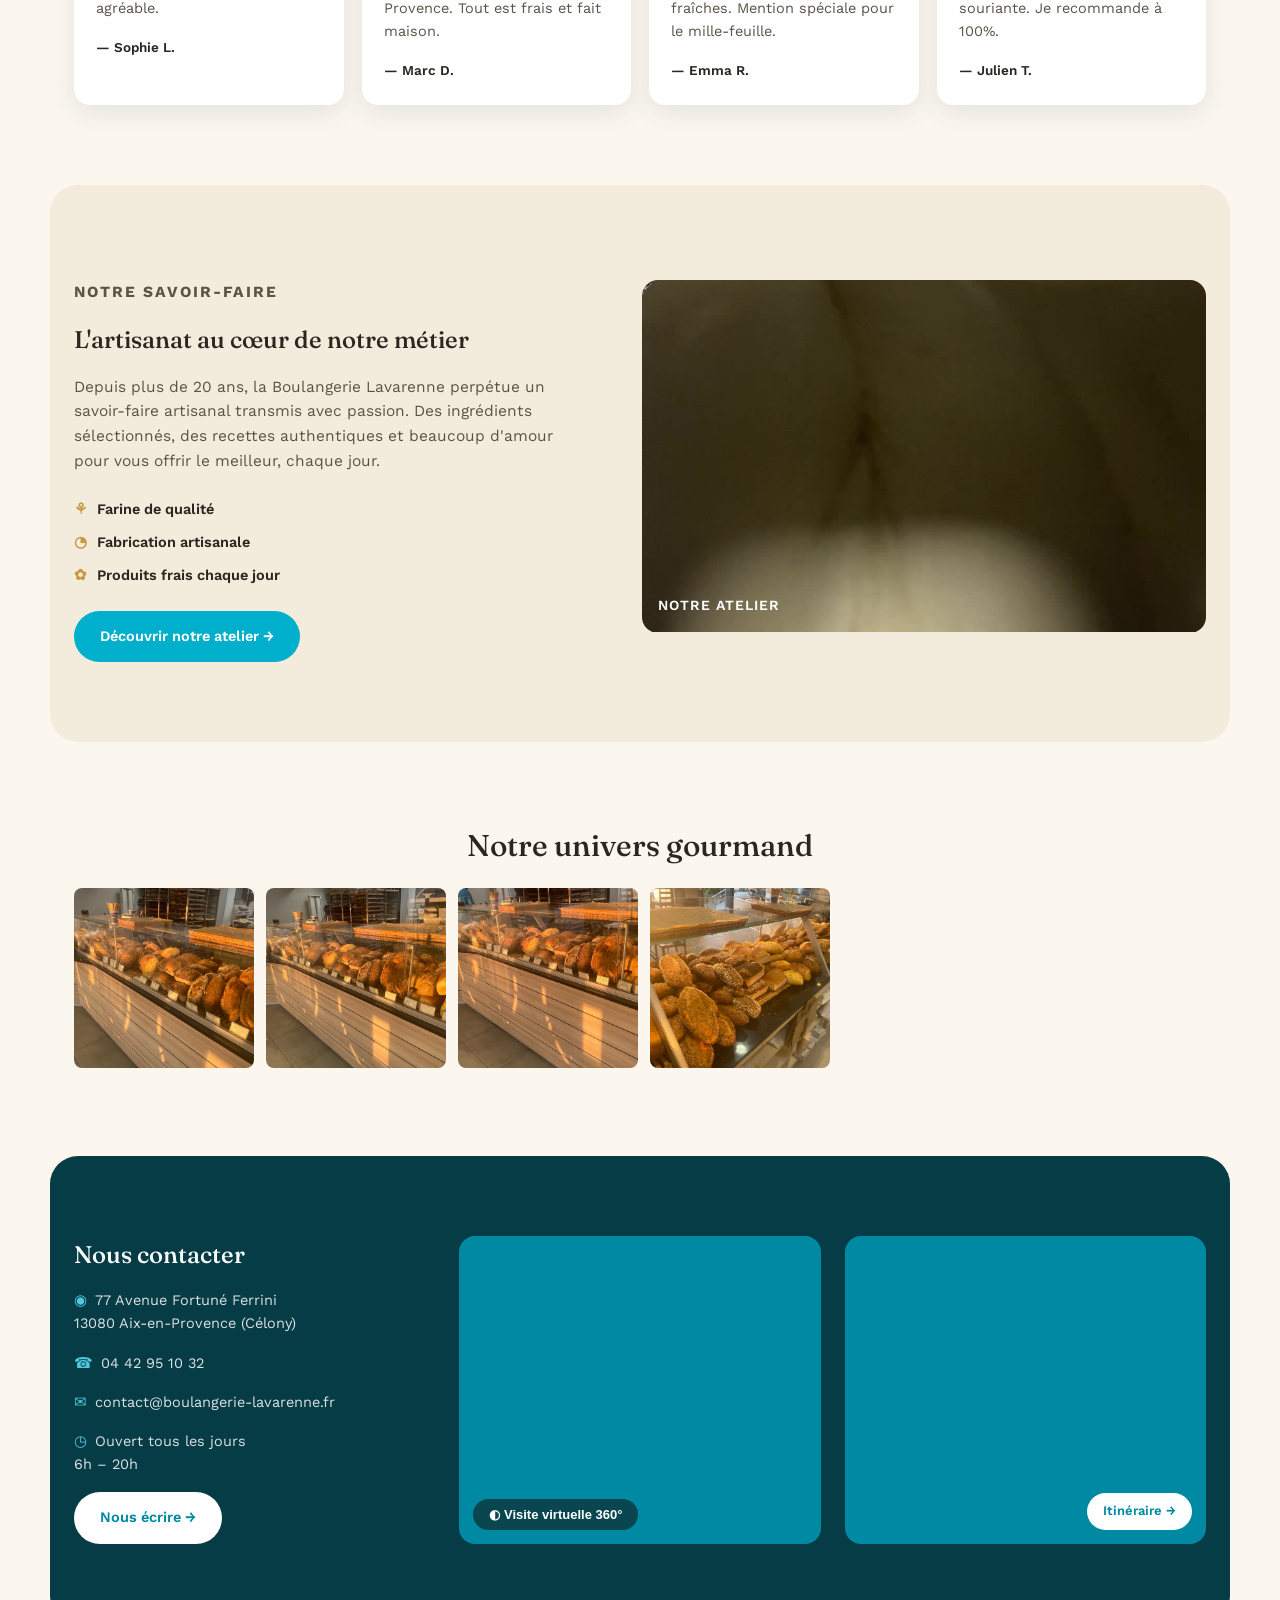
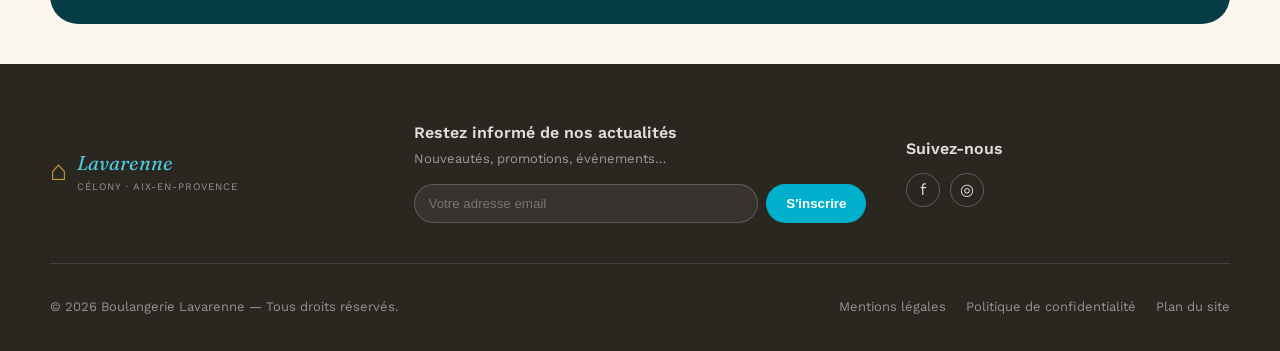
==== commit b3acdabe: "Add files via upload" ====
--- a/index.html
+++ b/index.html
@@ -157,7 +157,7 @@
     </div>
     <div class="savoir-faire-media">
       <div class="video-block">
-        <video controls poster="atelier-video-cover.jpg" preload="none">
+        <video autoplay muted loop playsinline poster="atelier-video-cover.jpg" preload="none">
           <source src="atelier-video.mp4" type="video/mp4">
         </video>
         <span class="video-caption">Notre atelier</span>
@@ -234,9 +234,9 @@
   <div class="footer-bottom">
     <p>© 2026 Boulangerie Lavarenne — Tous droits réservés.</p>
     <div class="footer-links">
-      <a href="#">Mentions légales</a>
-      <a href="#">Politique de confidentialité</a>
-      <a href="#">Plan du site</a>
+      <a href="mentions-legales.html">Mentions légales</a>
+      <a href="confidentialite.html">Politique de confidentialité</a>
+      <a href="plan-du-site.html">Plan du site</a>
     </div>
   </div>
 </footer>
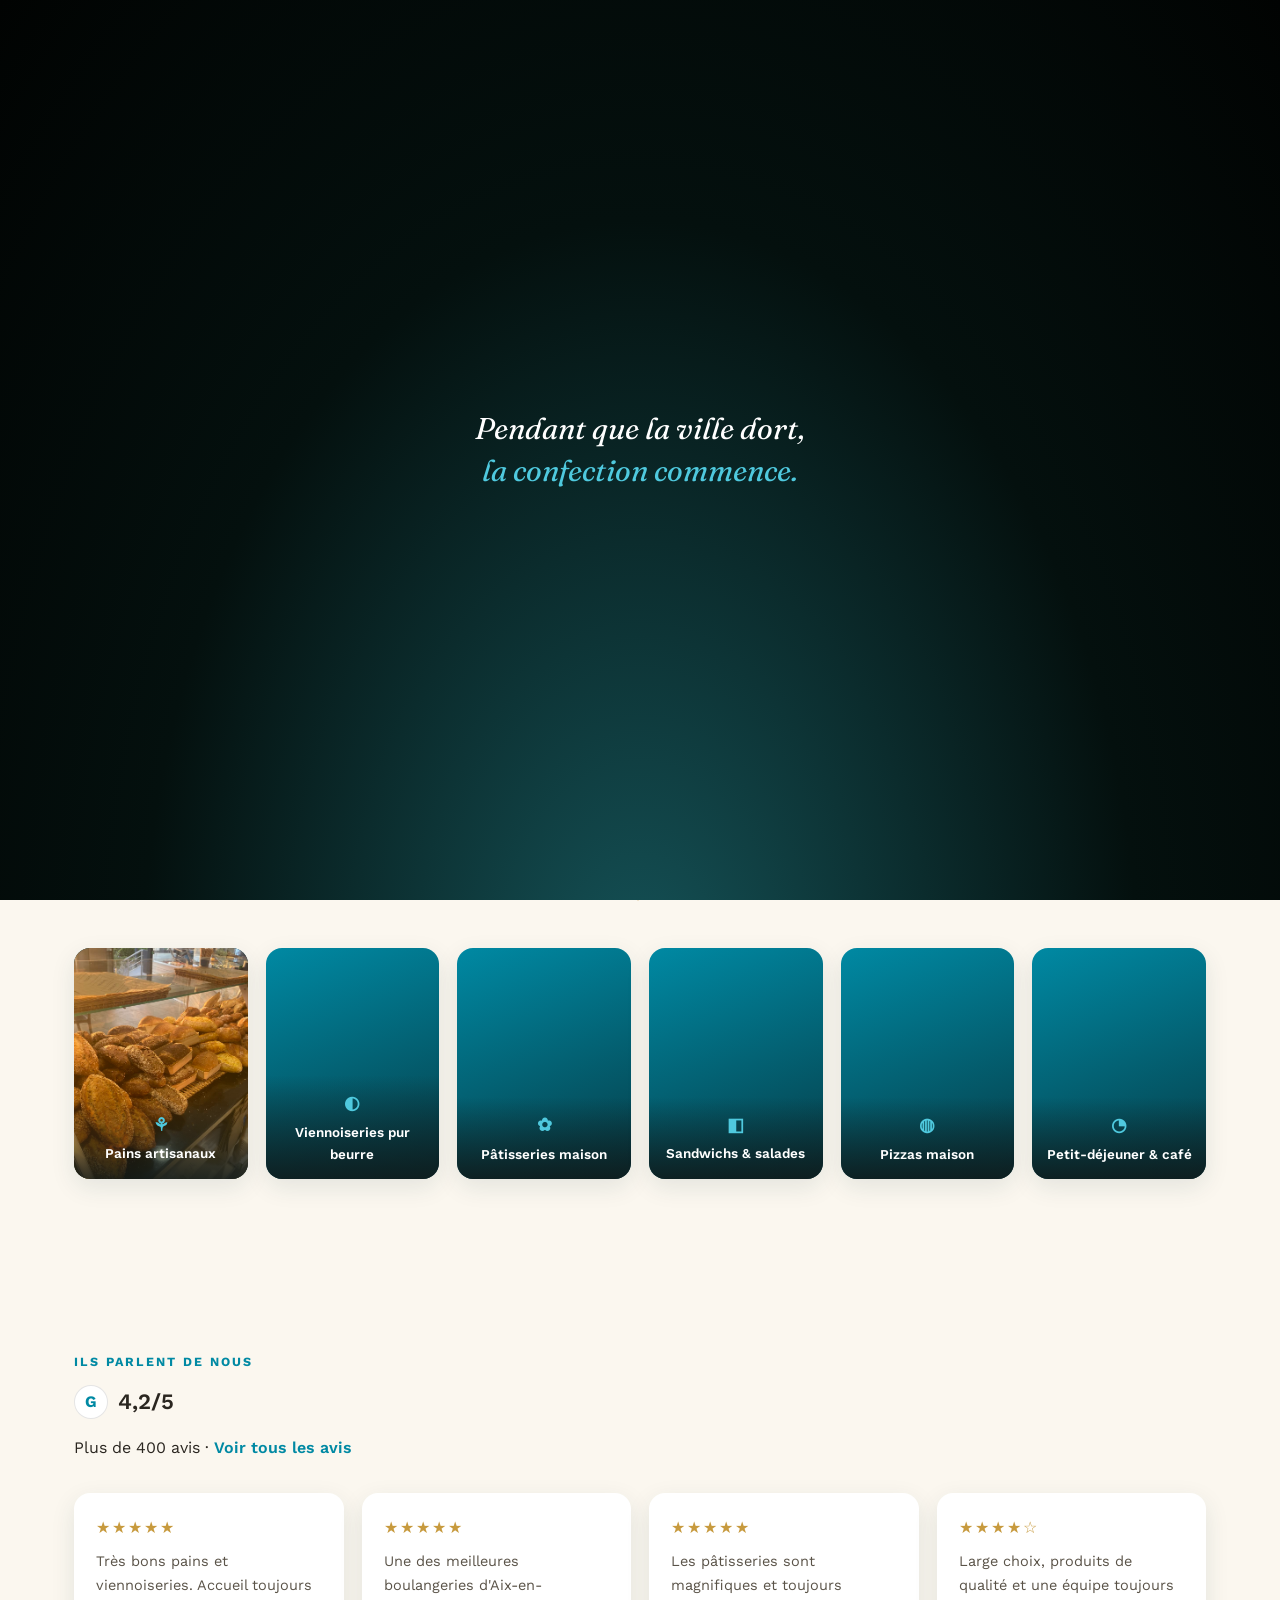
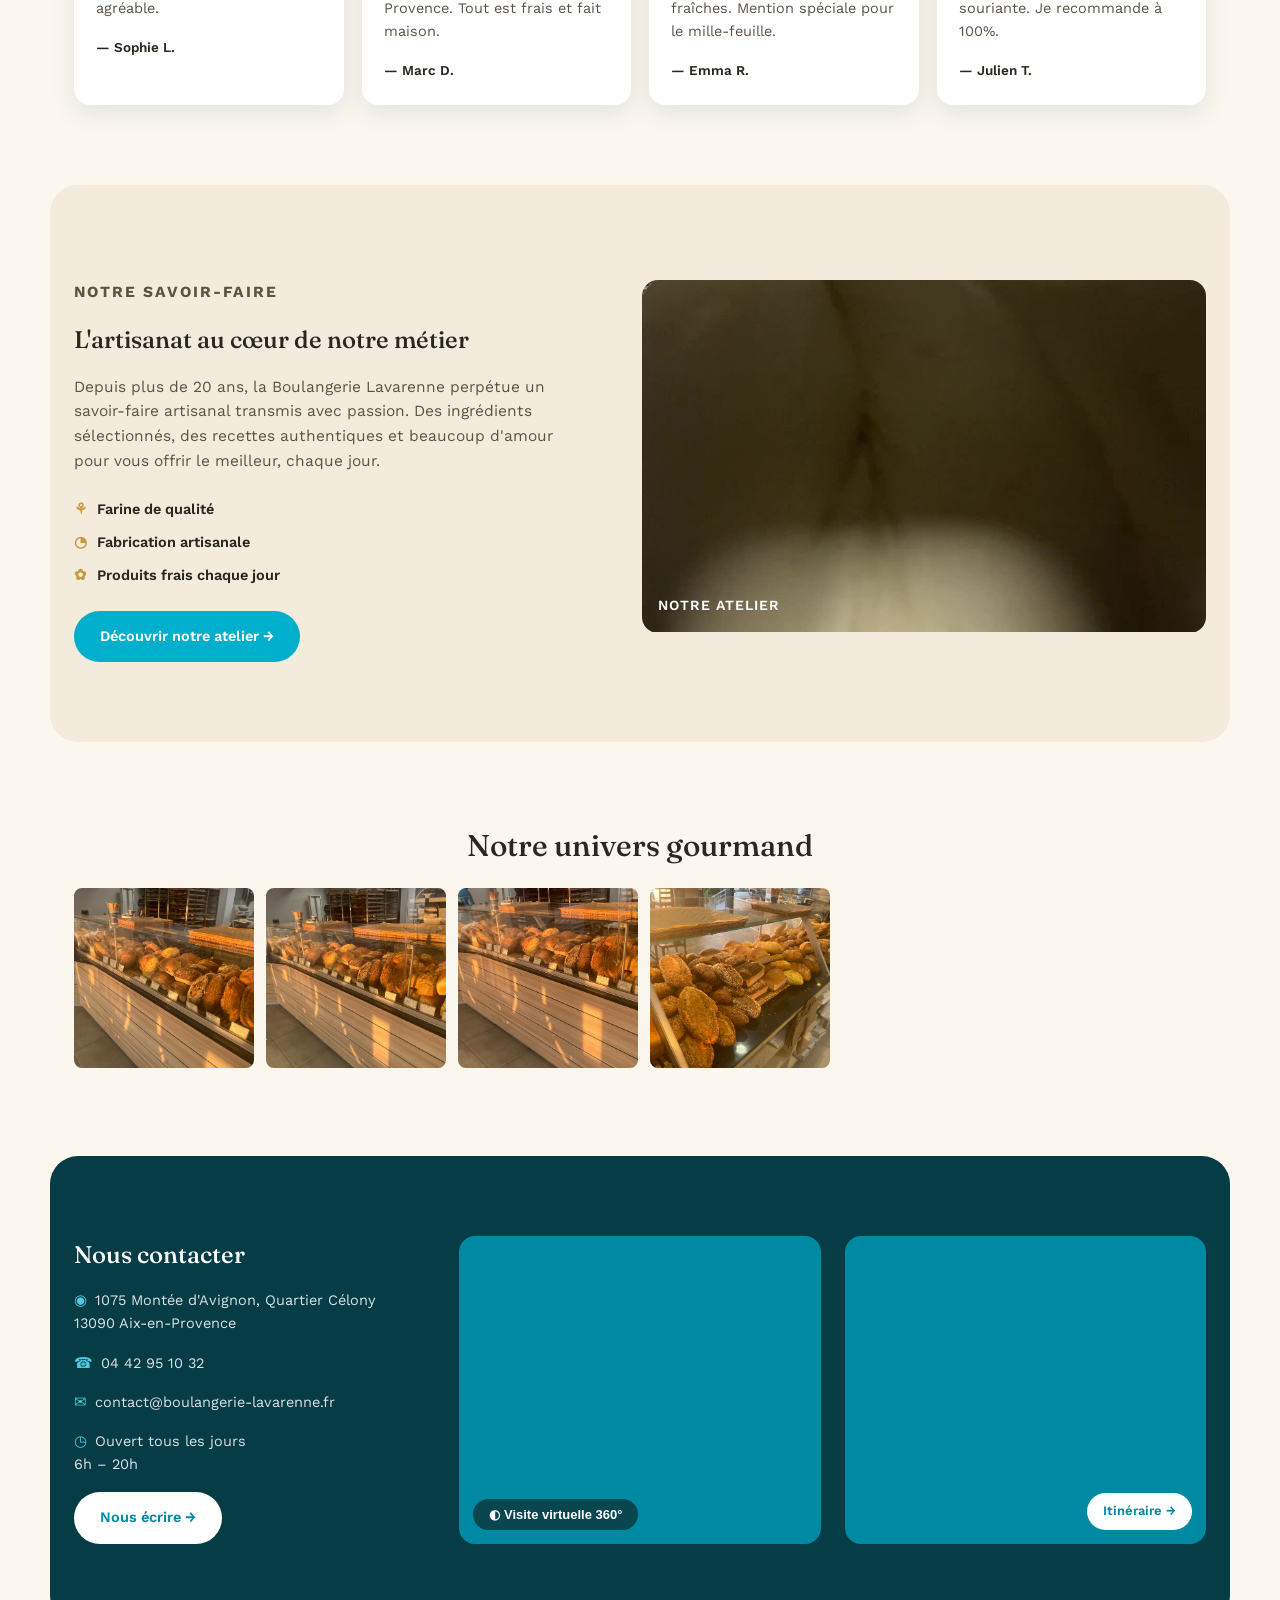
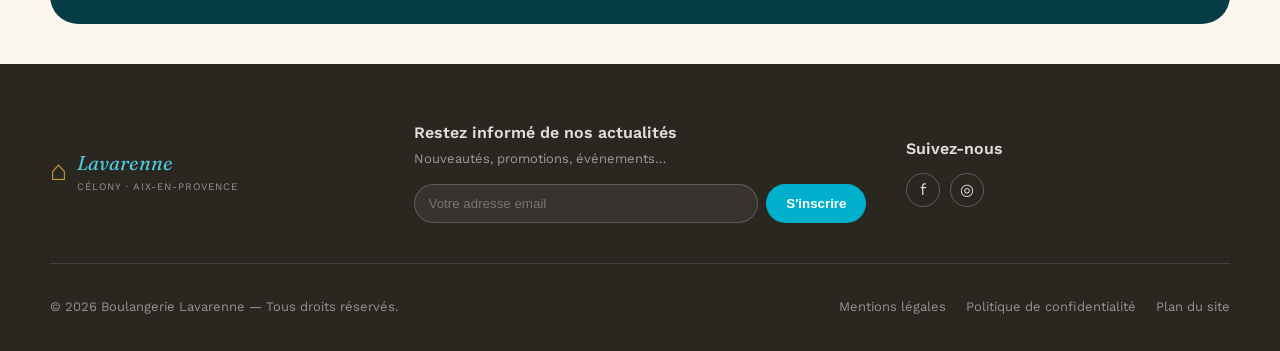
==== commit 639164f3: "Add files via upload" ====
--- a/index.html
+++ b/index.html
@@ -187,7 +187,7 @@
   <div class="contact-grid">
     <div class="contact-info">
       <h2>Nous contacter</h2>
-      <p><span class="icon">◉</span>77 Avenue Fortuné Ferrini<br>13080 Aix-en-Provence (Célony)</p>
+      <p><span class="icon">◉</span>1075 Montée d'Avignon, Quartier Célony<br>13090 Aix-en-Provence</p>
       <p><span class="icon">☎</span><a href="tel:0442951032">04 42 95 10 32</a></p>
       <p><span class="icon">✉</span><a href="mailto:contact@boulangerie-lavarenne.fr">contact@boulangerie-lavarenne.fr</a></p>
       <p><span class="icon">◷</span>Ouvert tous les jours<br>6h – 20h</p>
@@ -199,8 +199,8 @@
       <button class="visite-btn">◐ Visite virtuelle 360°</button>
     </div>
     <div class="contact-map">
-      <iframe title="Carte Boulangerie Lavarenne" src="https://www.google.com/maps?q=43.5097897,5.4416153&z=16&output=embed" loading="lazy" referrerpolicy="no-referrer-when-downgrade"></iframe>
-      <a class="itineraire-btn" href="https://www.google.com/maps/dir/?api=1&destination=43.5097897,5.4416153" target="_blank" rel="noopener">Itinéraire →</a>
+      <iframe title="Carte Boulangerie Lavarenne" src="https://www.google.com/maps?q=1075+Montée+d'Avignon,+Quartier+Célony,+13090+Aix-en-Provence&z=17&output=embed" loading="lazy" referrerpolicy="no-referrer-when-downgrade"></iframe>
+      <a class="itineraire-btn" href="https://www.google.com/maps/dir/?api=1&destination=1075+Montée+d'Avignon,+Quartier+Célony,+13090+Aix-en-Provence" target="_blank" rel="noopener">Itinéraire →</a>
     </div>
   </div>
 </section>
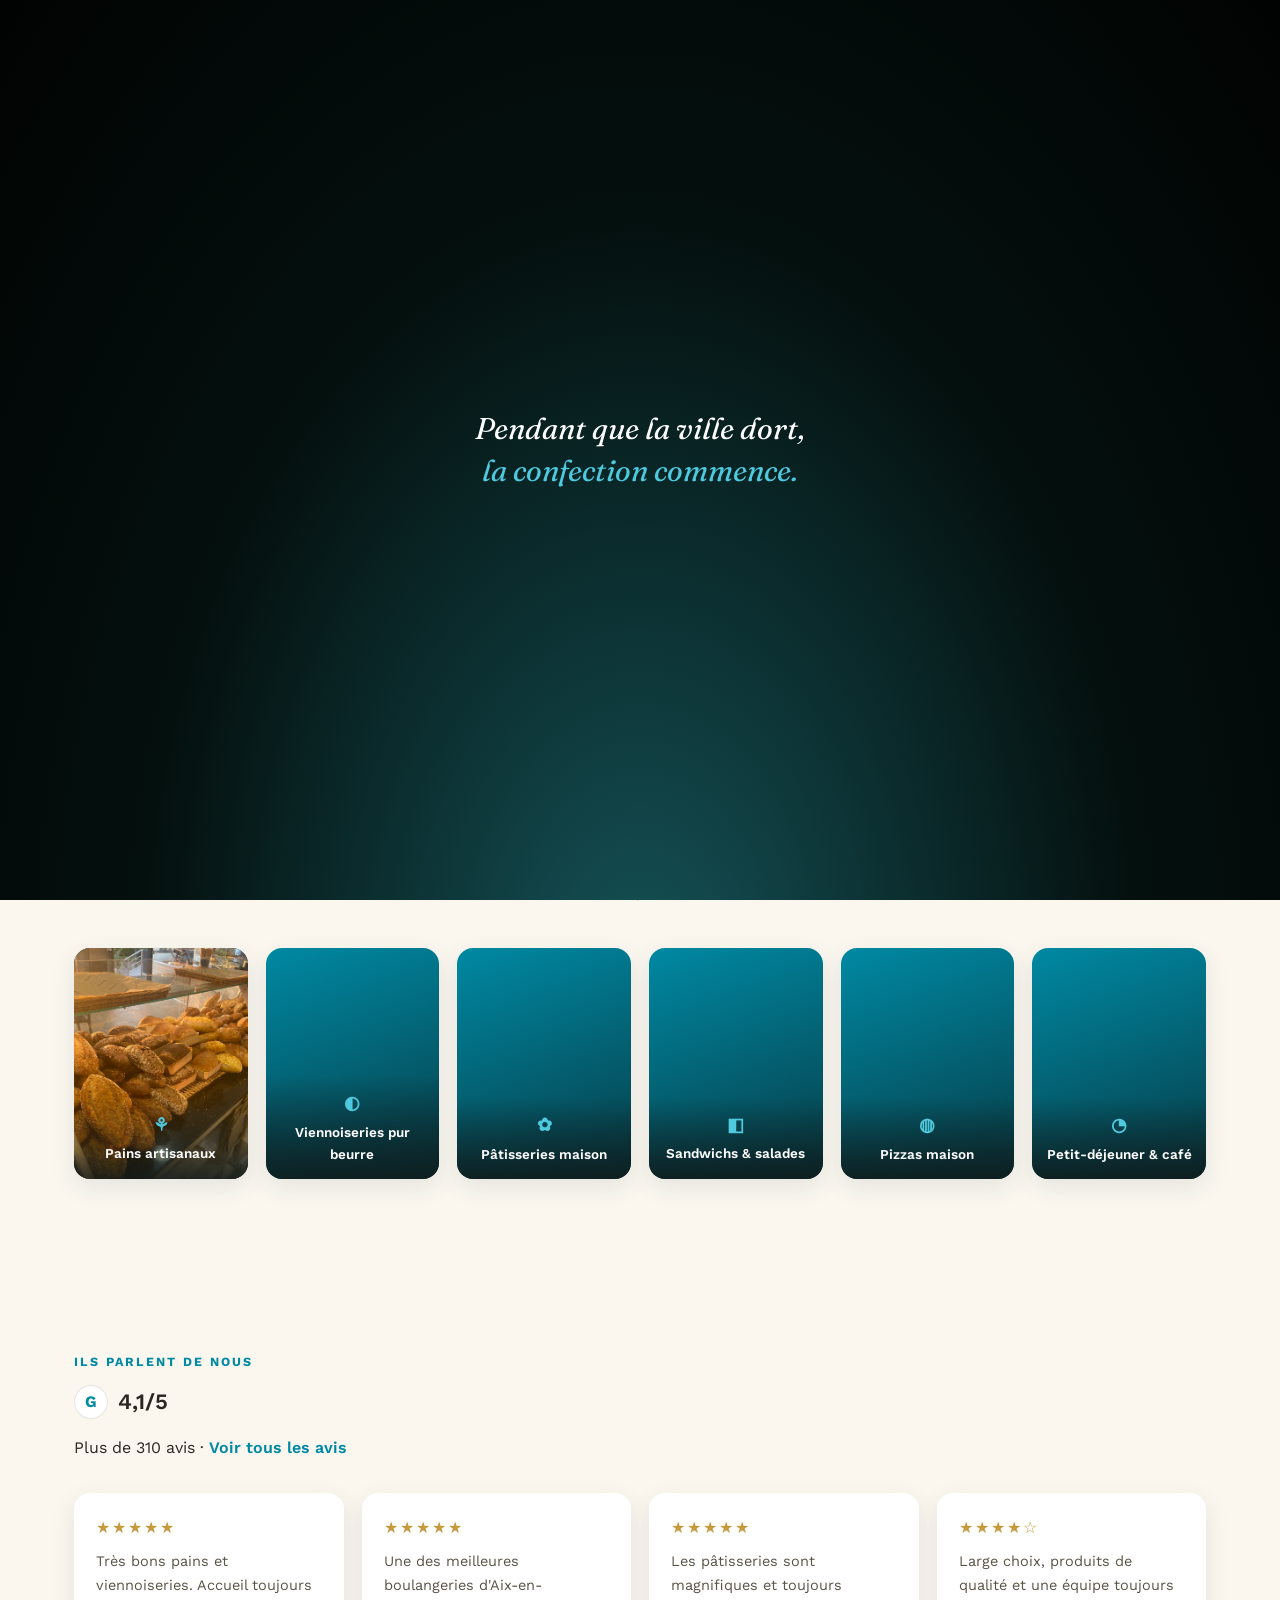
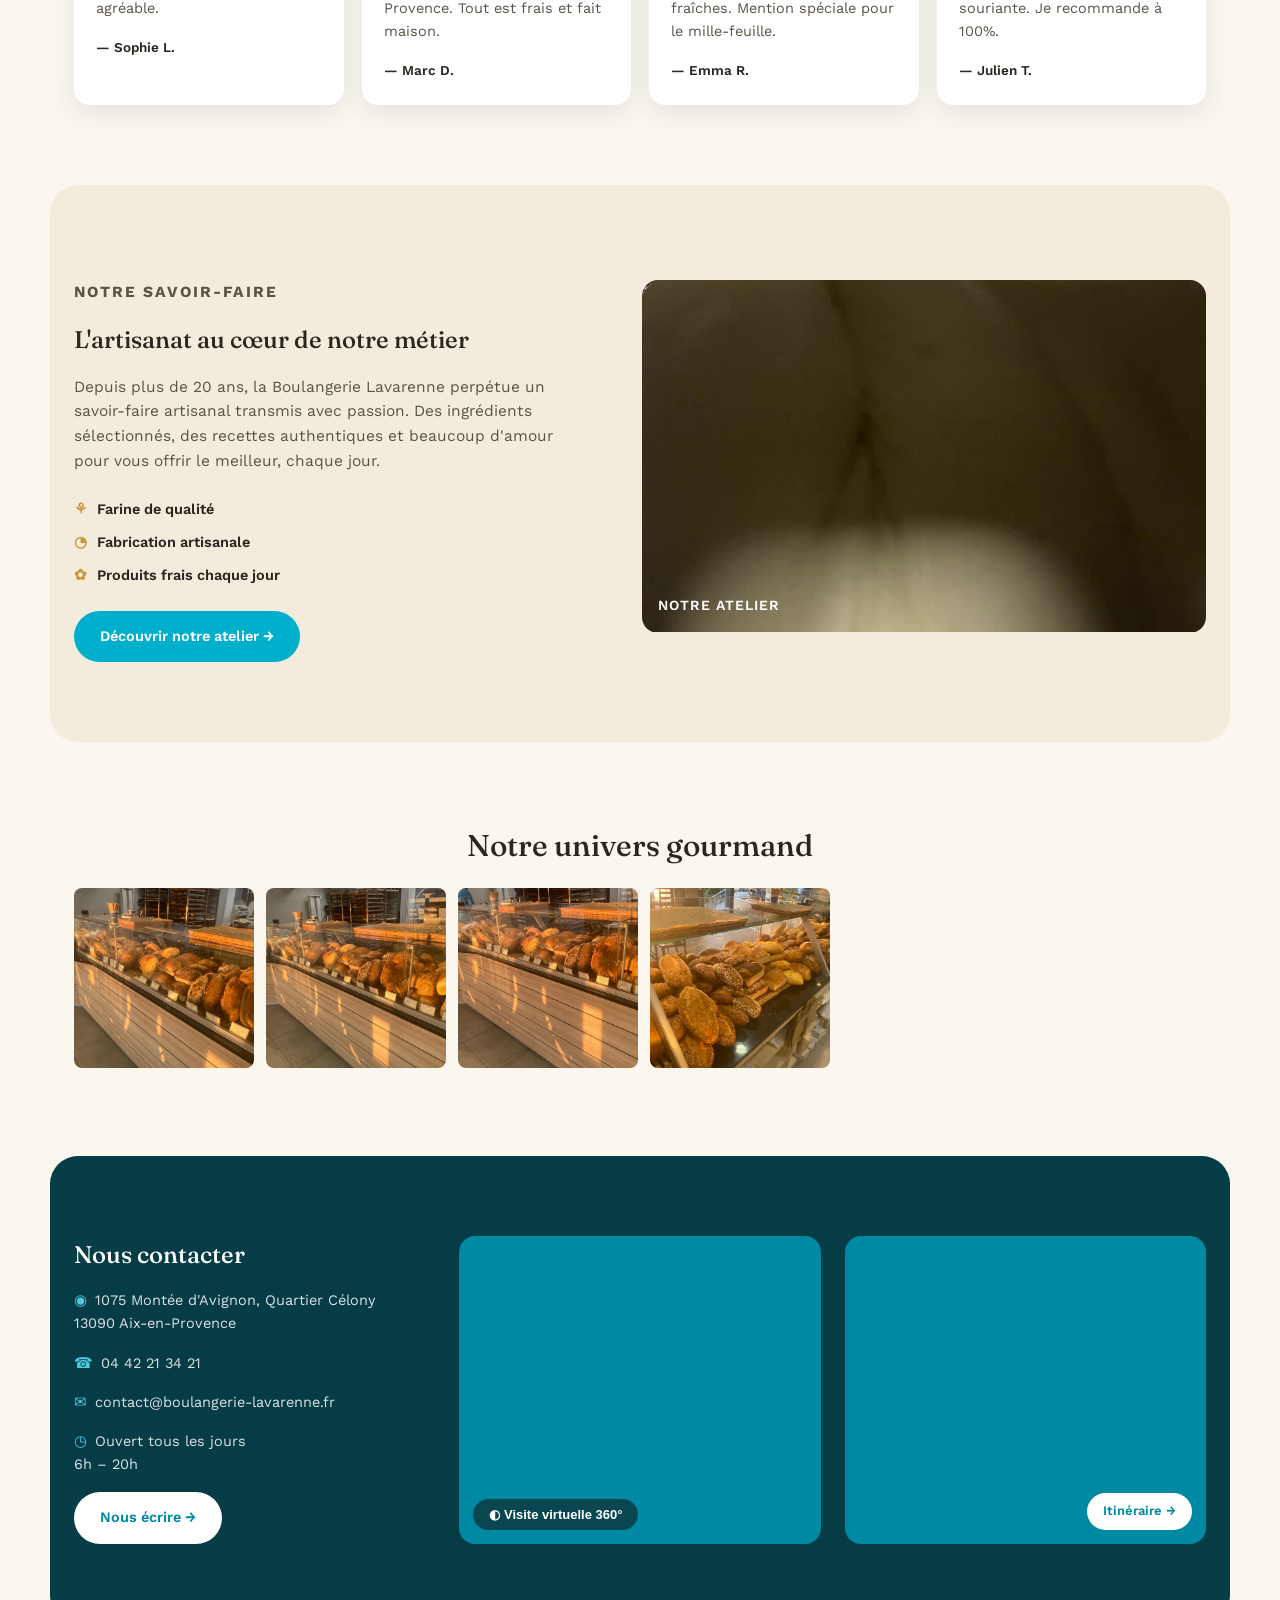
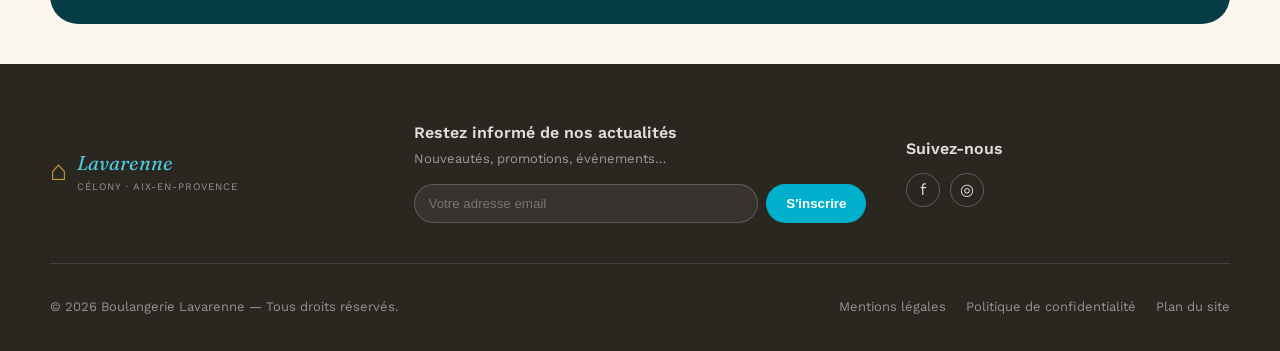
==== commit 536ce99e: "Add files via upload" ====
--- a/index.html
+++ b/index.html
@@ -49,7 +49,7 @@
       <a href="index.html#actualites">Actualités</a>
       <a href="index.html#contact">Contact</a>
     </nav>
-    <a href="tel:0442951032" class="phone-pill">04 42 95 10 32</a>
+    <a href="tel:0442213421" class="phone-pill">04 42 21 34 21</a>
     <button class="burger" id="burger" aria-label="Ouvrir le menu">☰</button>
   </div>
 </header>
@@ -112,9 +112,9 @@
       <p class="eyebrow">Ils parlent de nous</p>
       <div class="google-score">
         <span class="google-g">G</span>
-        <span class="score">4,2/5</span>
-      </div>
-      <p class="avis-count">Plus de 400 avis · <a href="#">Voir tous les avis</a></p>
+        <span class="score">4,1/5</span>
+      </div>
+      <p class="avis-count">Plus de 310 avis · <a href="#">Voir tous les avis</a></p>
     </div>
   </div>
   <div class="avis-grid">
@@ -188,7 +188,7 @@
     <div class="contact-info">
       <h2>Nous contacter</h2>
       <p><span class="icon">◉</span>1075 Montée d'Avignon, Quartier Célony<br>13090 Aix-en-Provence</p>
-      <p><span class="icon">☎</span><a href="tel:0442951032">04 42 95 10 32</a></p>
+      <p><span class="icon">☎</span><a href="tel:0442213421">04 42 21 34 21</a></p>
       <p><span class="icon">✉</span><a href="mailto:contact@boulangerie-lavarenne.fr">contact@boulangerie-lavarenne.fr</a></p>
       <p><span class="icon">◷</span>Ouvert tous les jours<br>6h – 20h</p>
       <a href="mailto:contact@boulangerie-lavarenne.fr" class="btn btn-light">Nous écrire →</a>
